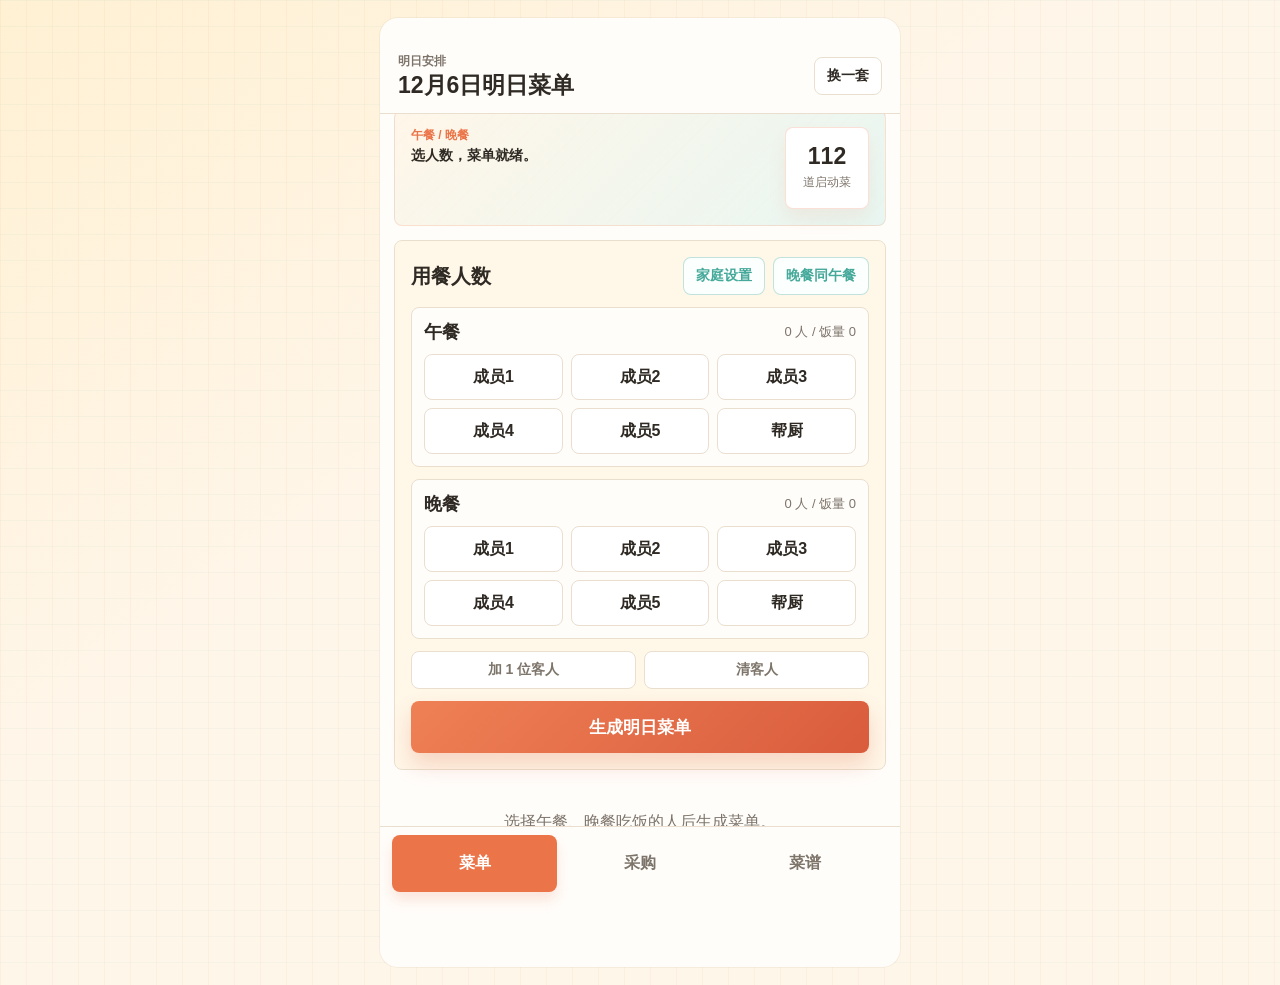
==== index.html @ 95a0e8f6 "Deploy public-safe MVP trial" ====
<!doctype html>
<html lang="zh-CN">
  <head>
    <meta charset="UTF-8" />
    <meta name="viewport" content="width=device-width, initial-scale=1" />
    <meta http-equiv="refresh" content="0; url=./frontend/index.html?v=20260703-4" />
    <title>家常膳食小助手</title>
    <script>location.replace("./frontend/index.html?v=20260703-4");</script>
  </head>
  <body>
    <p><a href="./frontend/index.html?v=20260703-4">进入家常膳食小助手</a></p>
  </body>
</html>
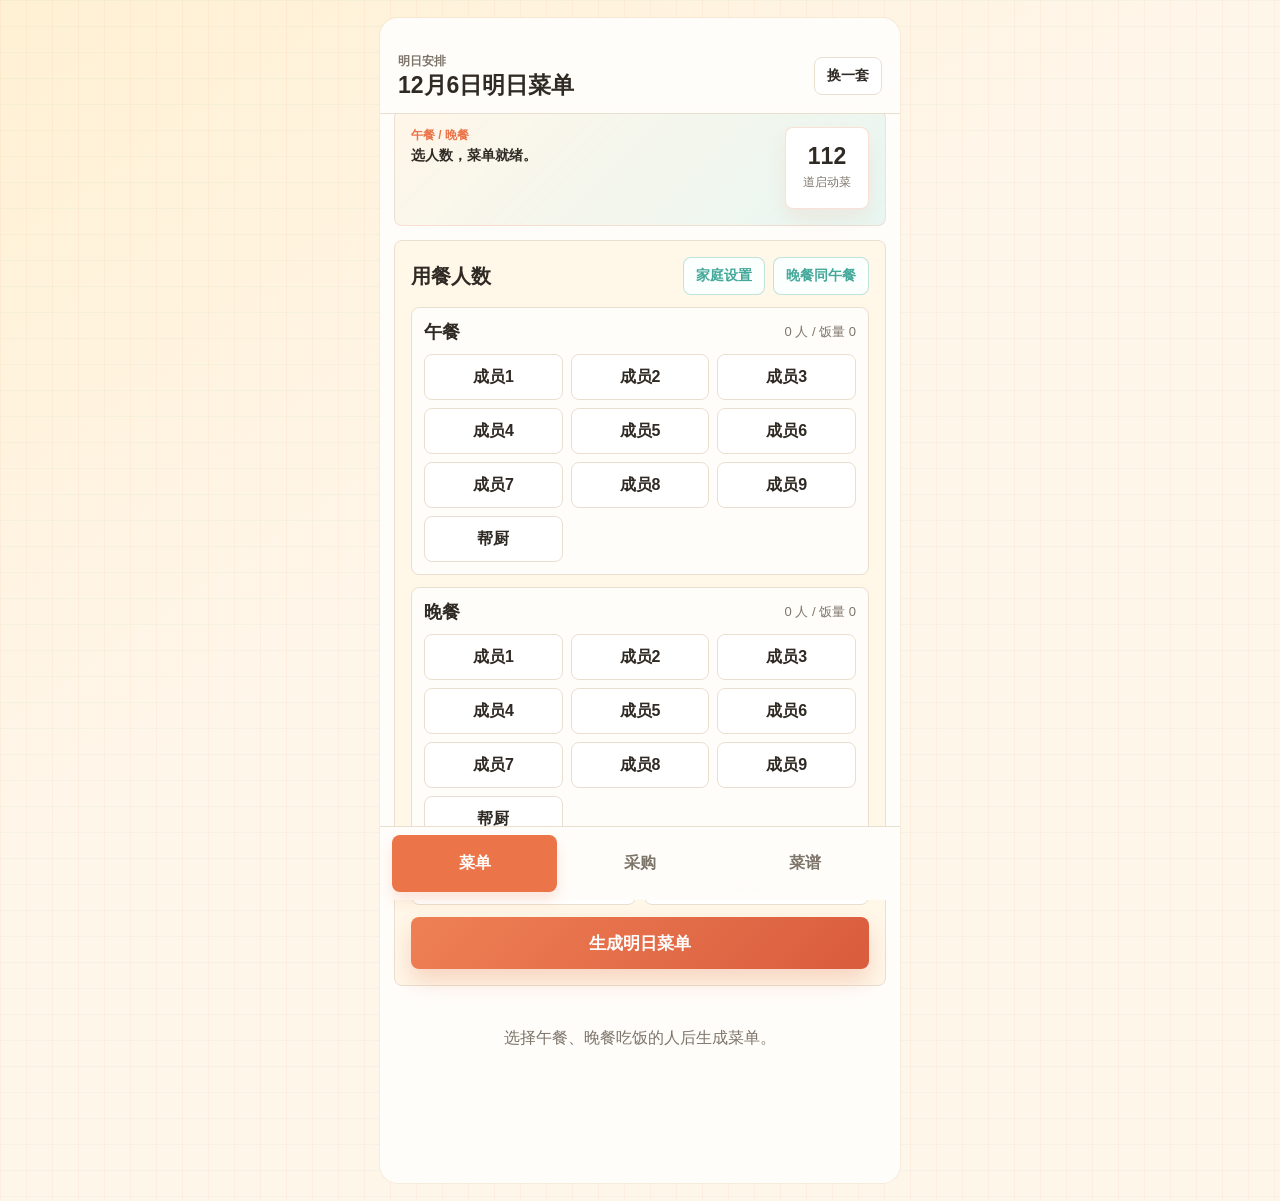
==== commit 9603fa9d: "Expand public family settings slots" ====
--- a/index.html
+++ b/index.html
@@ -3,11 +3,11 @@
   <head>
     <meta charset="UTF-8" />
     <meta name="viewport" content="width=device-width, initial-scale=1" />
-    <meta http-equiv="refresh" content="0; url=./frontend/index.html?v=20260703-4" />
+    <meta http-equiv="refresh" content="0; url=./frontend/index.html?v=20260704-2" />
     <title>家常膳食小助手</title>
-    <script>location.replace("./frontend/index.html?v=20260703-4");</script>
+    <script>location.replace("./frontend/index.html?v=20260704-2");</script>
   </head>
   <body>
-    <p><a href="./frontend/index.html?v=20260703-4">进入家常膳食小助手</a></p>
+    <p><a href="./frontend/index.html?v=20260704-2">进入家常膳食小助手</a></p>
   </body>
 </html>
